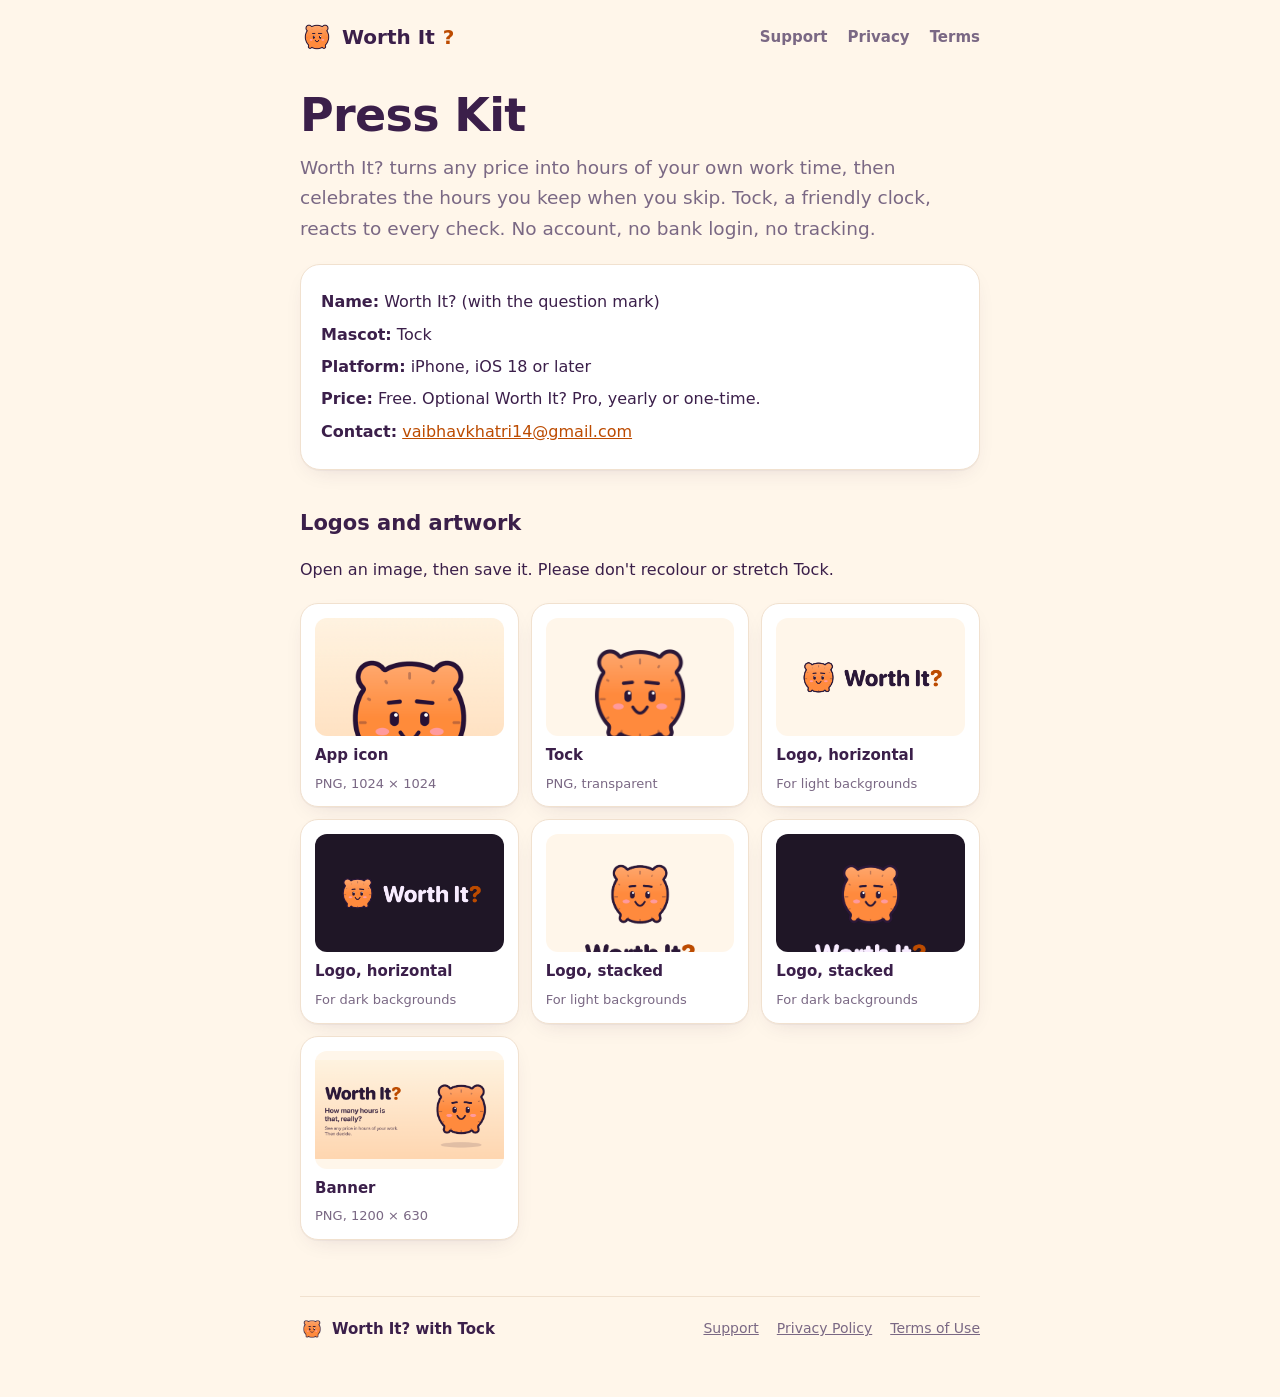
==== press/index.html @ 91a08971 "Sunny theme, Tock logos, try-it calculator and press kit Co-Authored-By: Claude Opus 5.5 <noreply@an" ====
<!doctype html>
<html lang="en">
<head>
<meta charset="utf-8">
<meta name="viewport" content="width=device-width, initial-scale=1, viewport-fit=cover">
<title>Press Kit · Worth It?</title>
<link rel="icon" type="image/png" href="../assets/favicon.png">
<link rel="apple-touch-icon" href="../assets/apple-touch-icon.png">
<link rel="stylesheet" href="../style.css">
<style>
.kit { display: grid; grid-template-columns: repeat(auto-fill, minmax(200px, 1fr)); gap: 12px; margin: 20px 0; }
.kit a { display: grid; gap: 10px; background: var(--surface); border: 1px solid var(--line); border-radius: 18px; padding: 14px; color: var(--ink); text-decoration: none; box-shadow: var(--shadow); font: 700 15px/1.3 var(--round); }
.kit a span { color: var(--muted); font: 400 13px/1.3 var(--text); }
.kit .art { display: grid; place-items: center; aspect-ratio: 16 / 10; border-radius: 12px; background: #fff6ea; overflow: hidden; }
.kit .art.dark { background: #1f1626; }
.kit .art img { max-width: 82%; max-height: 82%; }
.kit .art.full img { max-width: 100%; max-height: 100%; }
</style>
</head>
<body>
<div class="wrap">
  <nav>
    <a class="brand" href="../"><img src="../assets/tock.png" alt="">Worth It<span class="q">?</span></a>
    <a href="../support/">Support</a>
    <a href="../privacy/">Privacy</a>
    <a href="../terms/">Terms</a>
  </nav>

  <h1>Press Kit</h1>
  <p class="lede">Worth It? turns any price into hours of your own work time, then celebrates the hours you keep when you skip. Tock, a friendly clock, reacts to every check. No account, no bank login, no tracking.</p>

  <div class="card">
    <p><strong>Name:</strong> Worth It? (with the question mark)</p>
    <p><strong>Mascot:</strong> Tock</p>
    <p><strong>Platform:</strong> iPhone, iOS 18 or later</p>
    <p><strong>Price:</strong> Free. Optional Worth It? Pro, yearly or one-time.</p>
    <p><strong>Contact:</strong> <a href="mailto:vaibhavkhatri14@gmail.com">vaibhavkhatri14@gmail.com</a></p>
  </div>

  <h2>Logos and artwork</h2>
  <p>Open an image, then save it. Please don't recolour or stretch Tock.</p>
  <div class="kit">
    <a href="../assets/app-icon.png"><span class="art full"><img src="../assets/app-icon-512.png" alt="Worth It? app icon"></span>App icon<span>PNG, 1024 × 1024</span></a>
    <a href="../assets/tock.png"><span class="art"><img src="../assets/tock.png" alt="Tock"></span>Tock<span>PNG, transparent</span></a>
    <a href="../assets/logo-horizontal.png"><span class="art"><img src="../assets/logo-horizontal.png" alt="Worth It? logo"></span>Logo, horizontal<span>For light backgrounds</span></a>
    <a href="../assets/logo-horizontal-light.png"><span class="art dark"><img src="../assets/logo-horizontal-light.png" alt="Worth It? logo, light text"></span>Logo, horizontal<span>For dark backgrounds</span></a>
    <a href="../assets/logo-stacked.png"><span class="art"><img src="../assets/logo-stacked.png" alt="Worth It? stacked logo"></span>Logo, stacked<span>For light backgrounds</span></a>
    <a href="../assets/logo-stacked-light.png"><span class="art dark"><img src="../assets/logo-stacked-light.png" alt="Worth It? stacked logo, light text"></span>Logo, stacked<span>For dark backgrounds</span></a>
    <a href="../assets/social.png"><span class="art full"><img src="../assets/social.png" alt="Worth It? banner"></span>Banner<span>PNG, 1200 × 630</span></a>
  </div>

  <footer>
    <span class="sig"><img src="../assets/tock.png" alt="">Worth It? with Tock</span>
    <a href="../support/">Support</a>
    <a href="../privacy/">Privacy Policy</a>
    <a href="../terms/">Terms of Use</a>
  </footer>
</div>
</body>
</html>
---- style.css ----
/* Sunny, Tock's default theme (Core/Palette+Classic.swift). */
:root {
  --bg: #fff6ea;
  --bg-deep: #ffe2c4;
  --surface: #ffffff;
  --ink: #3b1f4a;
  --muted: #7a6884;
  --line: #f1e1cf;
  --primary: #ff8a3d;
  --on-primary: #2a1530;
  --primary-text: #bc4b00;
  --kept: #2ec4a0;
  --kept-text: #1e7e67;
  --kept-soft: #e2f7f0;
  --shadow: 0 1px 0 rgba(59, 31, 74, 0.04), 0 8px 24px -12px rgba(59, 31, 74, 0.18);
  --round: ui-rounded, "SF Pro Rounded", "Nunito", -apple-system, BlinkMacSystemFont, "Segoe UI", system-ui, sans-serif;
  --text: -apple-system, BlinkMacSystemFont, "SF Pro Text", "Segoe UI", Roboto, system-ui, sans-serif;
  color-scheme: light;
}
@media (prefers-color-scheme: dark) {
  :root {
    --bg: #1f1626;
    --bg-deep: #2a1d33;
    --surface: #2d2236;
    --ink: #f8ecff;
    --muted: #b7a6c2;
    --line: #3d2f48;
    --primary: #ff9a55;
    --on-primary: #2a1530;
    --primary-text: #ff9a55;
    --kept: #4fddb9;
    --kept-text: #4fddb9;
    --kept-soft: #1d3a33;
    --shadow: 0 8px 24px -12px rgba(0, 0, 0, 0.6);
    color-scheme: dark;
  }
}
* { box-sizing: border-box; }
html { -webkit-text-size-adjust: 100%; }
body {
  margin: 0;
  background: var(--bg);
  color: var(--ink);
  font: 16px/1.65 var(--text);
}
.wrap {
  max-width: 720px;
  margin: 0 auto;
  padding-block: 20px 56px;
  padding-left: max(20px, env(safe-area-inset-left, 0px));
  padding-right: max(20px, env(safe-area-inset-right, 0px));
}
a { color: var(--primary-text); }
:focus-visible { outline: 3px solid var(--primary); outline-offset: 3px; border-radius: 6px; }

/* Header */
nav { display: flex; flex-wrap: wrap; align-items: center; gap: 6px 20px; margin-bottom: 36px; font: 600 15px/1 var(--round); }
.brand { display: inline-flex; align-items: center; gap: 8px; margin-right: auto; color: var(--ink); text-decoration: none; font: 800 20px/1 var(--round); }
.brand img { width: 34px; height: 34px; }
.q { color: var(--primary-text); }
nav a:not(.brand) { color: var(--muted); text-decoration: none; padding: 6px 0; }
nav a:not(.brand):hover, nav a[aria-current] { color: var(--primary-text); }

/* Type */
h1, h2, h3 { font-family: var(--round); text-wrap: balance; }
h1 { font-size: clamp(32px, 7vw, 46px); font-weight: 800; line-height: 1.1; letter-spacing: -0.015em; margin: 0 0 12px; }
h2 { font-size: 21px; font-weight: 800; margin: 36px 0 6px; }
p, li { max-width: 65ch; }
.lede { font-size: 18.5px; color: var(--muted); margin-top: 0; }
.meta { color: var(--muted); font-size: 14px; margin-top: -4px; }

/* Cards */
.card { background: var(--surface); border: 1px solid var(--line); border-radius: 20px; padding: 18px 20px; margin: 20px 0; box-shadow: var(--shadow); }
.card p { margin: 6px 0; }

/* Home hero */
.hero { display: grid; grid-template-columns: 1fr 210px; gap: 24px; align-items: center; margin-bottom: 8px; }
.hero > div { min-width: 0; }
.hero .tock { width: 100%; max-width: 210px; justify-self: center; animation: bob 3.2s ease-in-out infinite; filter: drop-shadow(0 18px 14px rgba(59, 31, 74, 0.16)); }
@keyframes bob { 0%, 100% { transform: translateY(0) rotate(-2deg); } 50% { transform: translateY(-10px) rotate(2deg); } }
@media (prefers-reduced-motion: reduce) { .hero .tock { animation: none; } }
.soon { display: inline-flex; align-items: center; gap: 8px; margin-top: 8px; padding: 8px 14px; border-radius: 999px; background: var(--ink); color: var(--bg); font: 700 14px/1 var(--round); }
@media (max-width: 560px) {
  .hero { grid-template-columns: 1fr; }
  .hero .tock { order: -1; max-width: 150px; }
}

/* Try it */
.try { margin-top: 32px; }
.try h2 { margin-top: 0; }
.fields { display: grid; grid-template-columns: 1fr 1fr; gap: 12px; margin: 14px 0; }
.fields label { display: grid; gap: 6px; font: 700 13px/1.2 var(--round); color: var(--muted); text-transform: uppercase; letter-spacing: 0.05em; min-width: 0; }
.money { display: flex; align-items: center; background: var(--bg); border: 2px solid var(--line); border-radius: 14px; padding: 0 12px; }
.money:focus-within { border-color: var(--primary); }
.money span { font: 700 20px/1 var(--round); color: var(--muted); }
.money input { width: 100%; min-width: 0; border: 0; background: transparent; color: var(--ink); font: 800 24px/1 var(--round); padding: 12px 6px; outline: none; font-variant-numeric: tabular-nums; }
.result { display: flex; flex-wrap: wrap; align-items: baseline; gap: 4px 10px; padding: 14px 16px; border-radius: 16px; background: var(--primary); color: var(--on-primary); }
.result strong { font: 800 clamp(30px, 8vw, 40px)/1.05 var(--round); font-variant-numeric: tabular-nums; }
.result span { font: 600 16px/1.3 var(--round); }
.hint { color: var(--muted); font-size: 14px; margin: 10px 0 0; }

/* Features */
.points { display: grid; grid-template-columns: repeat(2, minmax(0, 1fr)); gap: 12px; padding: 0; list-style: none; margin: 28px 0; }
.points li { background: var(--surface); border: 1px solid var(--line); border-radius: 18px; padding: 16px; box-shadow: var(--shadow); }
.points strong { display: block; font: 800 17px/1.3 var(--round); margin-bottom: 4px; }
.points .kept { background: var(--kept-soft); border-color: transparent; }
.points .kept strong { color: var(--kept-text); }
@media (max-width: 560px) { .points { grid-template-columns: minmax(0, 1fr); } }

/* Footer */
footer { margin-top: 56px; padding-top: 20px; border-top: 1px solid var(--line); color: var(--muted); font-size: 14px; display: flex; flex-wrap: wrap; align-items: center; gap: 8px 18px; }
footer .sig { display: inline-flex; align-items: center; gap: 8px; margin-right: auto; font: 700 15px/1 var(--round); color: var(--ink); }
footer .sig img { width: 24px; height: 24px; }
footer a { color: var(--muted); }
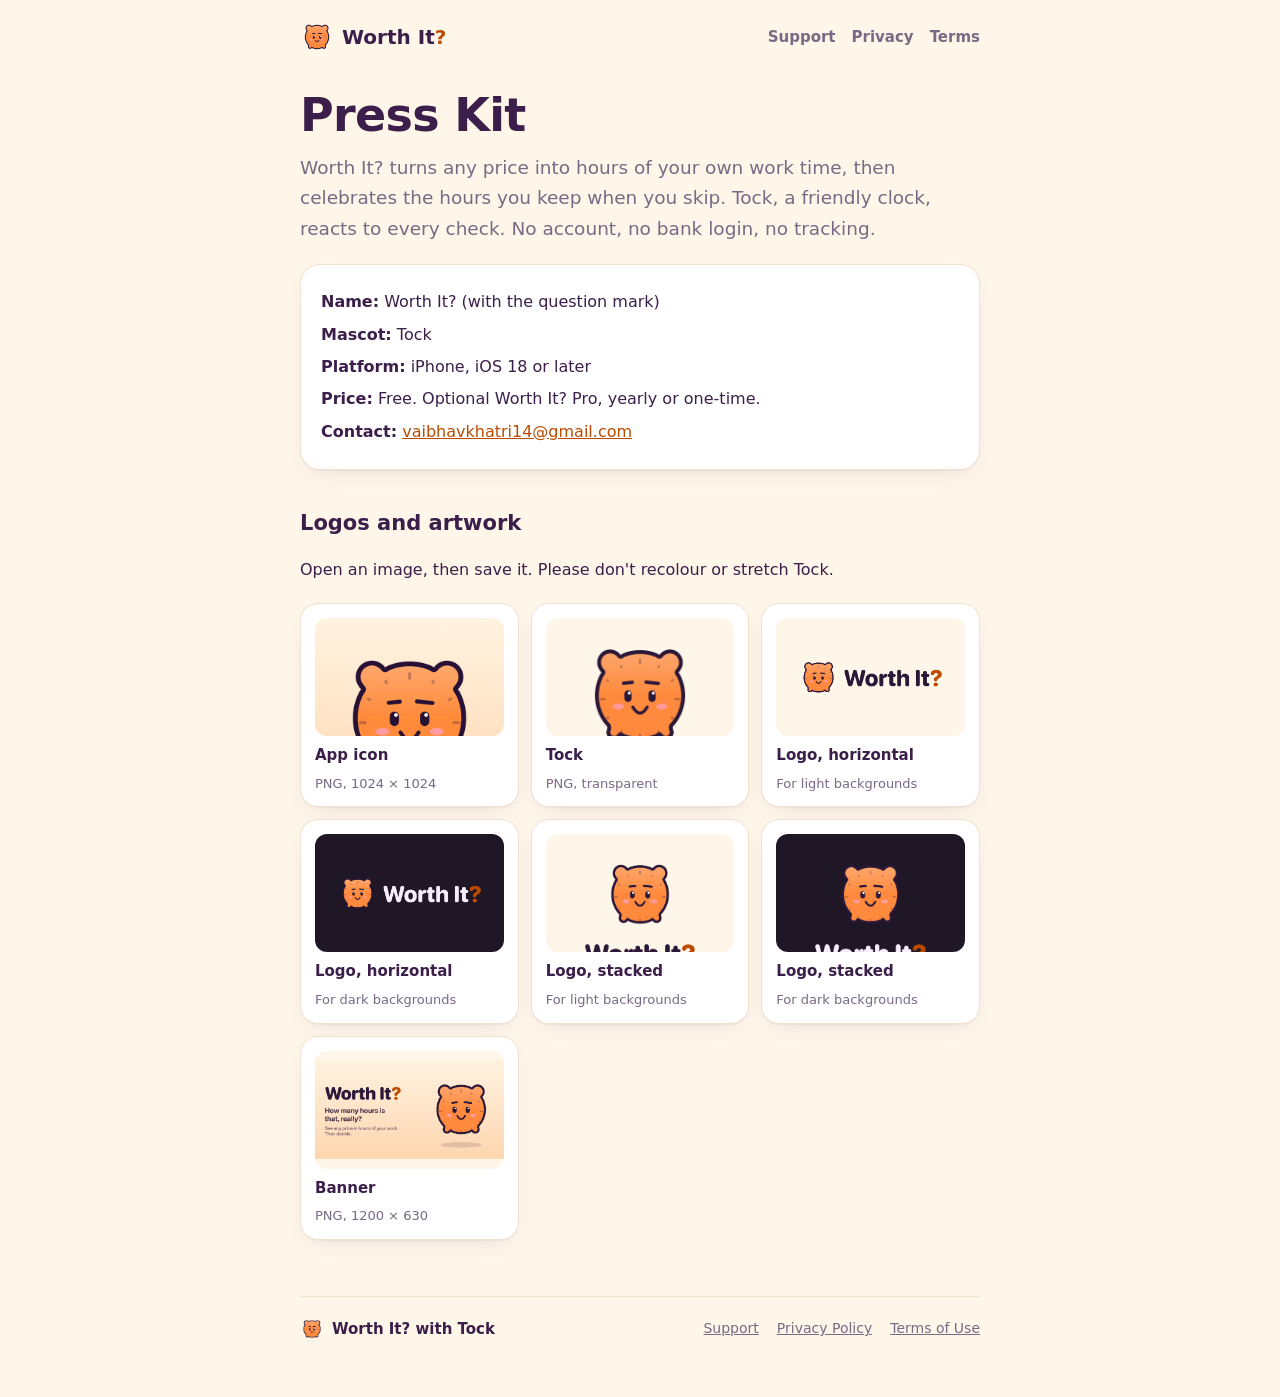
==== commit 59576dce: "Fix logo spacing, Tock shape and nav on phones Co-Authored-By: Claude Opus 5.5 <noreply@anthropic.co" ====
--- a/press/index.html
+++ b/press/index.html
@@ -20,7 +20,7 @@
 <body>
 <div class="wrap">
   <nav>
-    <a class="brand" href="../"><img src="../assets/tock.png" alt="">Worth It<span class="q">?</span></a>
+    <a class="brand" href="../"><img src="../assets/tock.png" alt=""><span>Worth It<span class="q">?</span></span></a>
     <a href="../support/">Support</a>
     <a href="../privacy/">Privacy</a>
     <a href="../terms/">Terms</a>
--- a/style.css
+++ b/style.css
@@ -54,7 +54,7 @@
 :focus-visible { outline: 3px solid var(--primary); outline-offset: 3px; border-radius: 6px; }
 
 /* Header */
-nav { display: flex; flex-wrap: wrap; align-items: center; gap: 6px 20px; margin-bottom: 36px; font: 600 15px/1 var(--round); }
+nav { display: flex; flex-wrap: wrap; align-items: center; gap: 6px 16px; margin-bottom: 36px; font: 600 15px/1 var(--round); }
 .brand { display: inline-flex; align-items: center; gap: 8px; margin-right: auto; color: var(--ink); text-decoration: none; font: 800 20px/1 var(--round); }
 .brand img { width: 34px; height: 34px; }
 .q { color: var(--primary-text); }
@@ -76,13 +76,16 @@
 /* Home hero */
 .hero { display: grid; grid-template-columns: 1fr 210px; gap: 24px; align-items: center; margin-bottom: 8px; }
 .hero > div { min-width: 0; }
-.hero .tock { width: 100%; max-width: 210px; justify-self: center; animation: bob 3.2s ease-in-out infinite; filter: drop-shadow(0 18px 14px rgba(59, 31, 74, 0.16)); }
+.hero .tock { width: 100%; height: auto; max-width: 210px; justify-self: center; animation: bob 3.2s ease-in-out infinite; filter: drop-shadow(0 18px 14px rgba(59, 31, 74, 0.16)); }
 @keyframes bob { 0%, 100% { transform: translateY(0) rotate(-2deg); } 50% { transform: translateY(-10px) rotate(2deg); } }
 @media (prefers-reduced-motion: reduce) { .hero .tock { animation: none; } }
 .soon { display: inline-flex; align-items: center; gap: 8px; margin-top: 8px; padding: 8px 14px; border-radius: 999px; background: var(--ink); color: var(--bg); font: 700 14px/1 var(--round); }
 @media (max-width: 560px) {
   .hero { grid-template-columns: 1fr; }
   .hero .tock { order: -1; max-width: 150px; }
+  nav { font-size: 14px; gap: 6px 12px; }
+  .brand { font-size: 18px; }
+  .brand img { width: 30px; height: 30px; }
 }
 
 /* Try it */
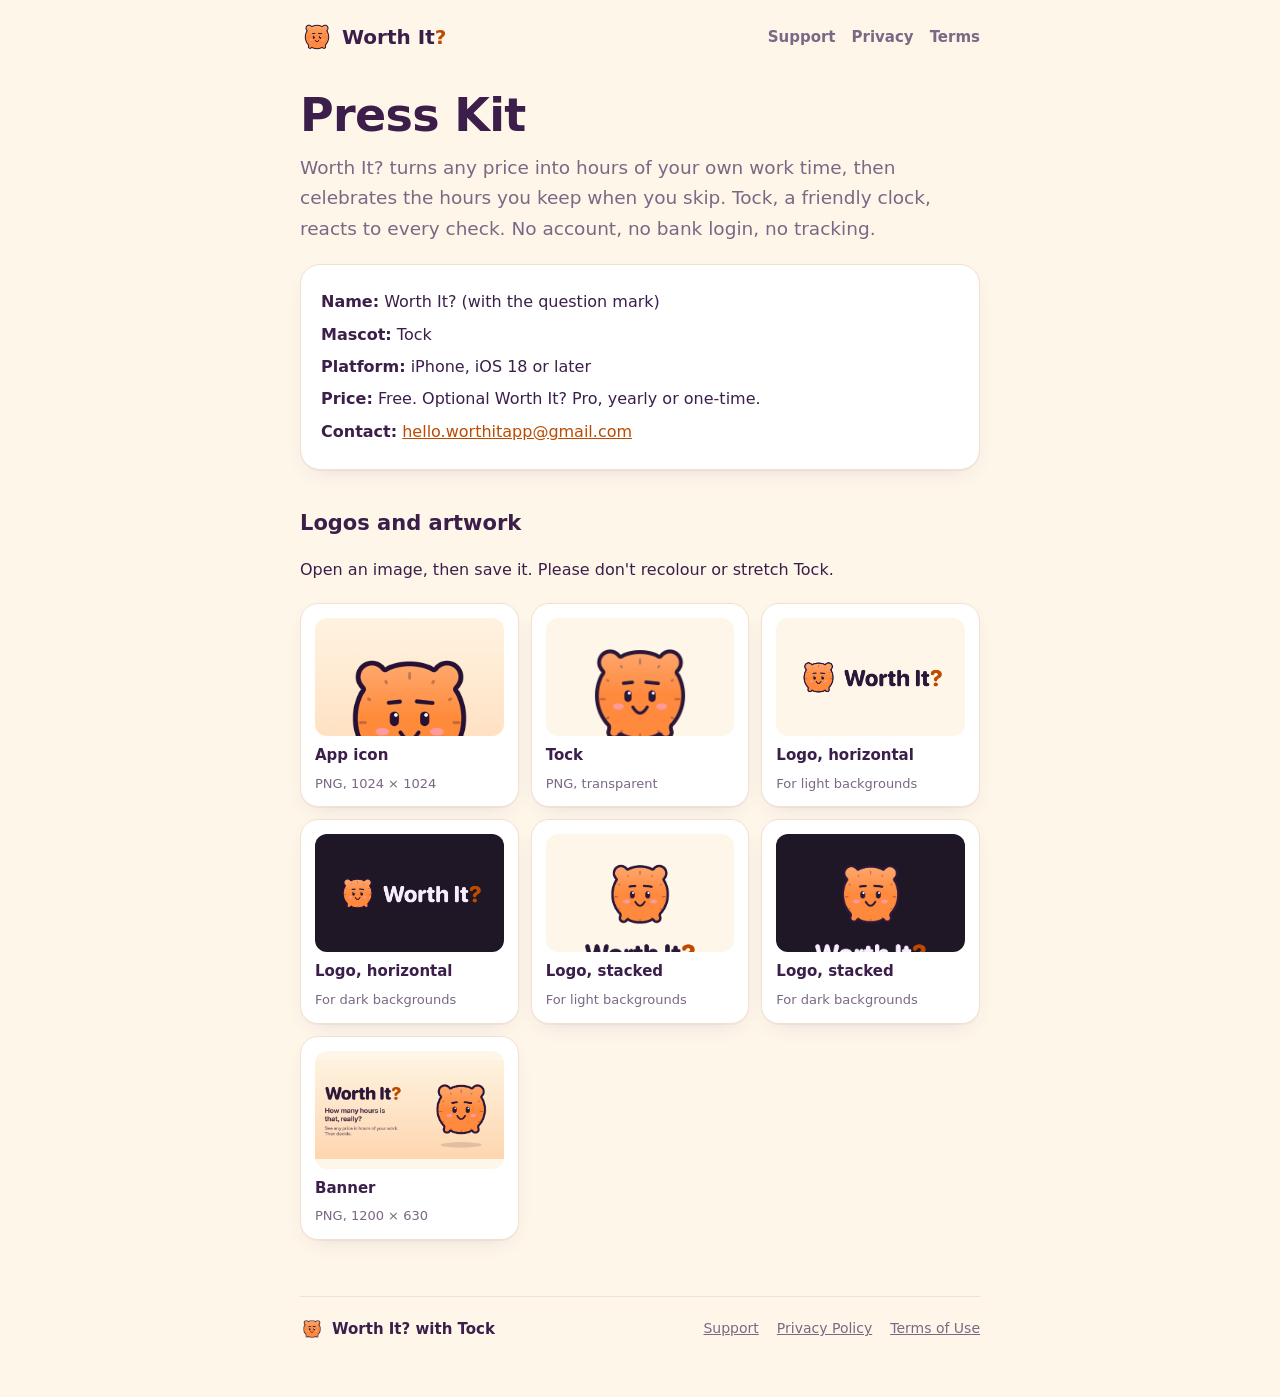
==== commit 5fb43941: "Update contact email to hello.worthitapp@gmail.com Co-Authored-By: Claude Opus 5.5 <noreply@anthropi" ====
--- a/press/index.html
+++ b/press/index.html
@@ -6,7 +6,7 @@
 <title>Press Kit · Worth It?</title>
 <link rel="icon" type="image/png" href="../assets/favicon.png">
 <link rel="apple-touch-icon" href="../assets/apple-touch-icon.png">
-<link rel="stylesheet" href="../style.css">
+<link rel="stylesheet" href="../style.css?v=3">
 <style>
 .kit { display: grid; grid-template-columns: repeat(auto-fill, minmax(200px, 1fr)); gap: 12px; margin: 20px 0; }
 .kit a { display: grid; gap: 10px; background: var(--surface); border: 1px solid var(--line); border-radius: 18px; padding: 14px; color: var(--ink); text-decoration: none; box-shadow: var(--shadow); font: 700 15px/1.3 var(--round); }
@@ -34,7 +34,7 @@
     <p><strong>Mascot:</strong> Tock</p>
     <p><strong>Platform:</strong> iPhone, iOS 18 or later</p>
     <p><strong>Price:</strong> Free. Optional Worth It? Pro, yearly or one-time.</p>
-    <p><strong>Contact:</strong> <a href="mailto:vaibhavkhatri14@gmail.com">vaibhavkhatri14@gmail.com</a></p>
+    <p><strong>Contact:</strong> <a href="mailto:hello.worthitapp@gmail.com">hello.worthitapp@gmail.com</a></p>
   </div>
 
   <h2>Logos and artwork</h2>
--- a/style.css
+++ b/style.css
@@ -88,19 +88,20 @@
   .brand img { width: 30px; height: 30px; }
 }
 
-/* Try it */
-.try { margin-top: 32px; }
-.try h2 { margin-top: 0; }
-.fields { display: grid; grid-template-columns: 1fr 1fr; gap: 12px; margin: 14px 0; }
-.fields label { display: grid; gap: 6px; font: 700 13px/1.2 var(--round); color: var(--muted); text-transform: uppercase; letter-spacing: 0.05em; min-width: 0; }
-.money { display: flex; align-items: center; background: var(--bg); border: 2px solid var(--line); border-radius: 14px; padding: 0 12px; }
-.money:focus-within { border-color: var(--primary); }
-.money span { font: 700 20px/1 var(--round); color: var(--muted); }
-.money input { width: 100%; min-width: 0; border: 0; background: transparent; color: var(--ink); font: 800 24px/1 var(--round); padding: 12px 6px; outline: none; font-variant-numeric: tabular-nums; }
-.result { display: flex; flex-wrap: wrap; align-items: baseline; gap: 4px 10px; padding: 14px 16px; border-radius: 16px; background: var(--primary); color: var(--on-primary); }
-.result strong { font: 800 clamp(30px, 8vw, 40px)/1.05 var(--round); font-variant-numeric: tabular-nums; }
-.result span { font: 600 16px/1.3 var(--round); }
-.hint { color: var(--muted); font-size: 14px; margin: 10px 0 0; }
+/* How it works */
+.steps { list-style: none; counter-reset: step; padding: 0; margin: 16px 0; display: grid; grid-template-columns: repeat(3, minmax(0, 1fr)); gap: 12px; }
+.steps li { counter-increment: step; background: var(--surface); border: 1px solid var(--line); border-radius: 18px; padding: 16px; box-shadow: var(--shadow); }
+.steps li::before { content: counter(step); display: grid; place-items: center; width: 30px; height: 30px; border-radius: 50%; background: var(--primary); color: var(--on-primary); font: 800 15px/1 var(--round); margin-bottom: 10px; }
+.steps strong { display: block; font: 800 17px/1.3 var(--round); margin-bottom: 4px; }
+@media (max-width: 560px) { .steps { grid-template-columns: minmax(0, 1fr); } }
+section > h2 { margin-top: 44px; }
+.points { margin-top: 16px; }
+
+/* Closing */
+.closing { display: flex; align-items: center; gap: 16px; margin-top: 44px; }
+.closing > div { min-width: 0; }
+.closing h2 { margin: 0 0 2px; }
+.closing img { flex: none; width: 72px; height: 72px; }
 
 /* Features */
 .points { display: grid; grid-template-columns: repeat(2, minmax(0, 1fr)); gap: 12px; padding: 0; list-style: none; margin: 28px 0; }
